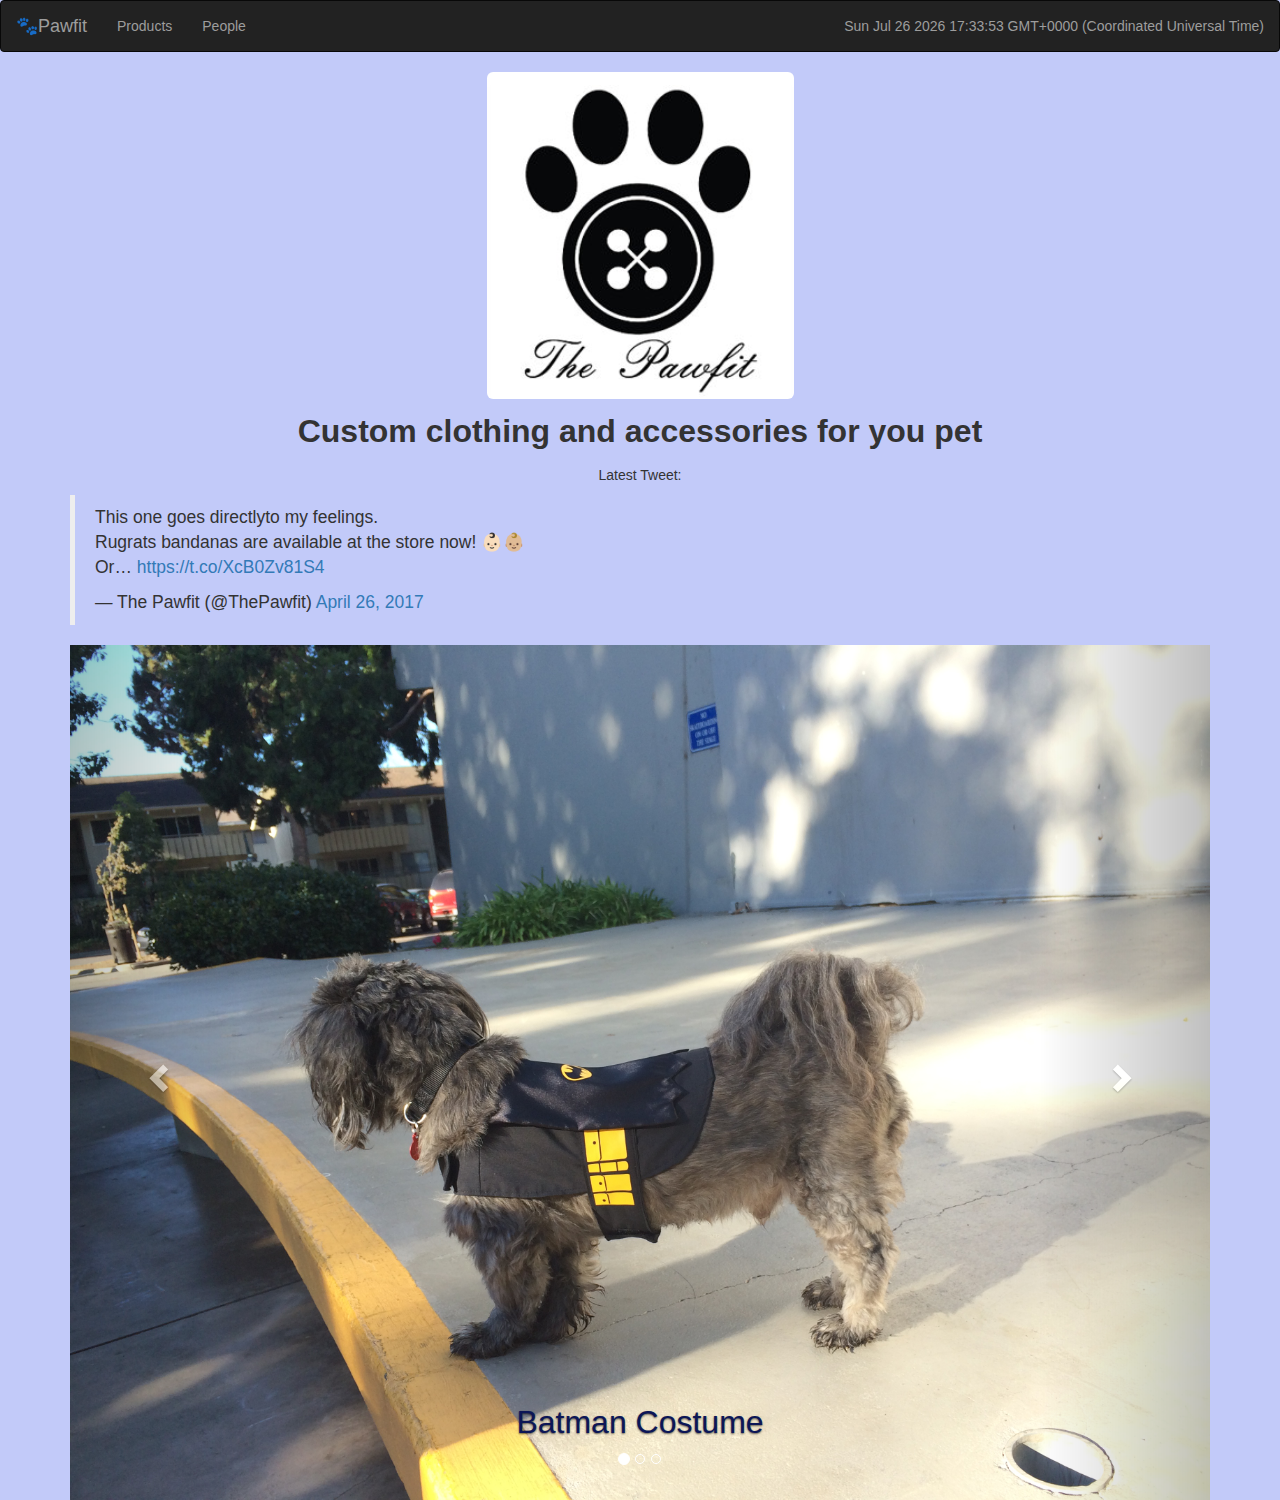
==== codes/index.html @ 521fe1c3 "Remove unneeded pages." ====
<!DOCTYPE html>
<html lang="en">
<head>
  <title>The Pawfit</title>
  <meta charset="utf-8">
  <meta name="viewport" content="width=device-width, initial-scale=1">

  <!-- BootStrap code -->
  <link rel="stylesheet" href="bootstrap/3.3.7/css/bootstrap.min.css">
  <script src="jquery/3.2.1/jquery.min.js"></script>
  <script src="bootstrap/3.3.7/js/bootstrap.min.js"></script>
  <script>
  $(function(){
    setInterval(function(){
      $('#dateDiv').text(new Date())
    },1000)
  })
  </script>
  <!-- Link to style.css -->
  <link rel="stylesheet" type="text/css" href="style.css">
</head>

<body>



<!-- Top nav bar links -->
<nav class="navbar navbar-inverse">
  <div class="container-fluid">
    <div class="navbar-header">
      <a class="navbar-brand" href="index.html">
        🐾Pawfit
      </a>
      <button type="button" class="navbar-toggle collapsed" data-toggle="collapse" data-target="#navbar-collapse" aria-expanded="false">
        <span class="sr-only">Toggle navigation</span>
        <span class="icon-bar"></span>
        <span class="icon-bar"></span>
        <span class="icon-bar"></span>
      </button>
    </div>
    <div id="navbar-collapse" class="navbar-collapse">
      <ul class="nav navbar-nav">
    		<li><a href="products.html">Products</a></li>
    		<li><a href="people.html">People</a></li>
        <li>
      </ul>
      <p id="dateDiv" class="navbar-text navbar-right">
        <script>
        document.write(new Date())
        </script>
      </p></li>
    </div>
  </div>
</nav>
<!-- end navbar-->

<!-- Pawfit image -->
<div class="container">
  <p class="text-center">
    <img class="img-rounded" src="pawfit.png" alt="" />
  </p>
  <p class="text-center intro">
    Custom clothing and accessories for you pet
  </p>
  <p class="text-center">Latest Tweet:</p>
  <blockquote class="twitter-tweet" data-lang="en"><p lang="en" dir="ltr">This one goes directly​to my feelings. <br>Rugrats bandanas are available at the store now! 👶🏻👶🏼<br>Or… <a href="https://t.co/XcB0Zv81S4">https://t.co/XcB0Zv81S4</a></p>&mdash; The Pawfit (@ThePawfit) <a href="https://twitter.com/ThePawfit/status/857280059463356419">April 26, 2017</a></blockquote>
    <script async src="//platform.twitter.com/widgets.js" charset="utf-8"></script>
</div>
<div class="container">
  <div id="carousel-example-generic" class="carousel slide" data-ride="carousel">
    <!-- Indicators -->
    <ol class="carousel-indicators">
      <li data-target="#carousel-example-generic" data-slide-to="0" class="active"></li>
      <li data-target="#carousel-example-generic" data-slide-to="1"></li>
      <li data-target="#carousel-example-generic" data-slide-to="2"></li>
    </ol>

    <!-- Wrapper for slides -->
    <div class="carousel-inner" role="listbox">
      <div class="item active">
        <img src="images/batman.jpg" alt="...">
        <div class="carousel-caption">
          <h1>Batman Costume</h1>
        </div>
      </div>
      <div class="item">
        <img src="images/jedi.jpg" alt="...">
        <div class="carousel-caption">
          <h1>Jedi Costume</h1>
        </div>
      </div>
      <div class="item">
        <img src="images/pokemon.jpg" alt="...">
        <div class="carousel-caption">
          <h1>Pokemon bandanna.</h1>
        </div>
      </div>
    </div>

    <!-- Controls -->
    <a class="left carousel-control" href="#carousel-example-generic" role="button" data-slide="prev">
      <span class="glyphicon glyphicon-chevron-left" aria-hidden="true"></span>
      <span class="sr-only">Previous</span>
    </a>
    <a class="right carousel-control" href="#carousel-example-generic" role="button" data-slide="next">
      <span class="glyphicon glyphicon-chevron-right" aria-hidden="true"></span>
      <span class="sr-only">Next</span>
    </a>
  </div>
</div>
</body>
</html>
---- codes/style.css ----
.media-image{
  height:auto;
  width:150px;
}

.intro{
  font-size:32px;
  font-weight:bold;
}

h1{
  font-size:32px;
  color:#0c1656;
}

h2 {
  font-size:28px;
  color:#0c1656;
}

h3 {
  font-size:24px;
  color:#0c1656;
}

body {
  background-color:#c2caf9;
}
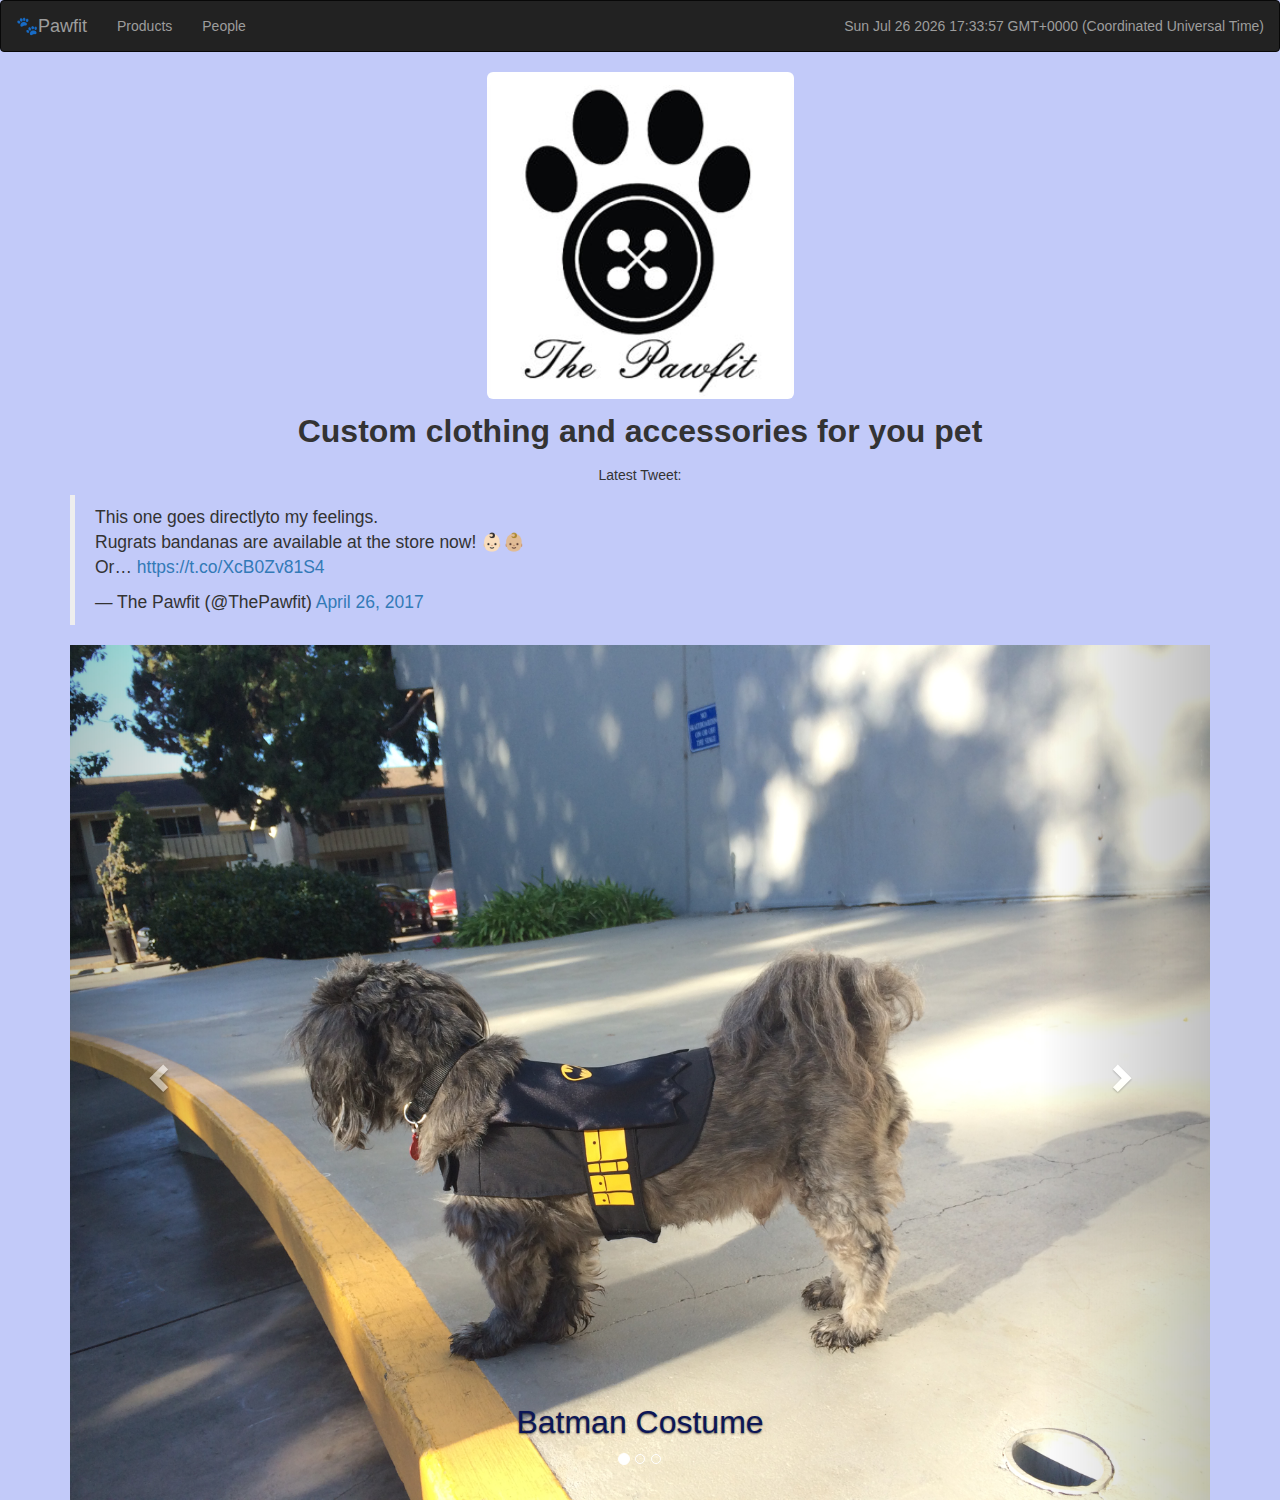
==== commit 56122b80: "Add Feedback page and fix casing of pages." ====
--- a/codes/index.html
+++ b/codes/index.html
@@ -40,8 +40,8 @@
     </div>
     <div id="navbar-collapse" class="navbar-collapse">
       <ul class="nav navbar-nav">
-    		<li><a href="products.html">Products</a></li>
-    		<li><a href="people.html">People</a></li>
+    		<li><a href="Products.html">Products</a></li>
+    		<li><a href="People.html">People</a></li>
         <li>
       </ul>
       <p id="dateDiv" class="navbar-text navbar-right">
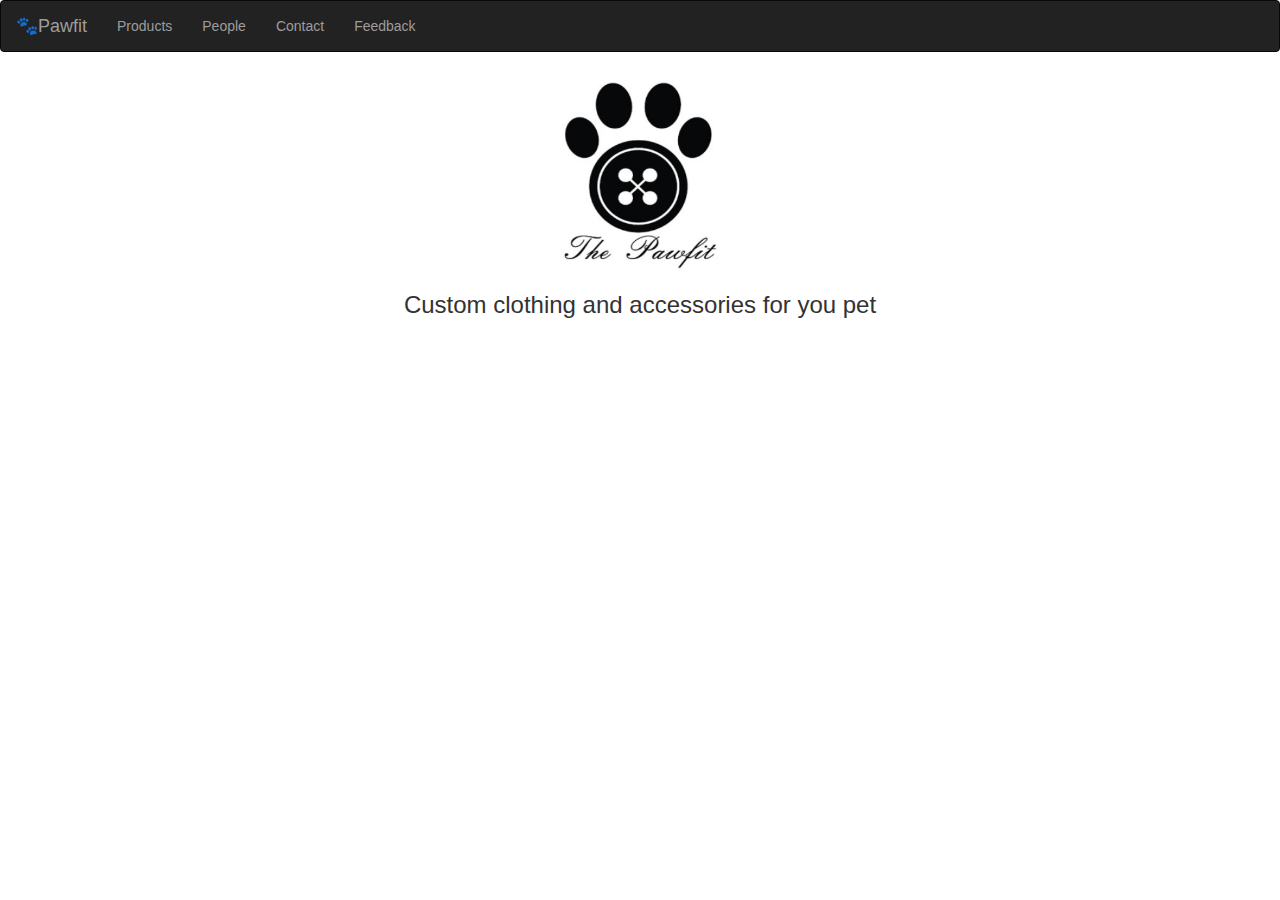
==== commit 02326f95: "Merge remote-tracking branch 'refs/remotes/origin/master' into Diana" ====
--- a/codes/index.html
+++ b/codes/index.html
@@ -9,13 +9,7 @@
   <link rel="stylesheet" href="bootstrap/3.3.7/css/bootstrap.min.css">
   <script src="jquery/3.2.1/jquery.min.js"></script>
   <script src="bootstrap/3.3.7/js/bootstrap.min.js"></script>
-  <script>
-  $(function(){
-    setInterval(function(){
-      $('#dateDiv').text(new Date())
-    },1000)
-  })
-  </script>
+
   <!-- Link to style.css -->
   <link rel="stylesheet" type="text/css" href="style.css">
 </head>
@@ -40,15 +34,11 @@
     </div>
     <div id="navbar-collapse" class="navbar-collapse">
       <ul class="nav navbar-nav">
-    		<li><a href="Products.html">Products</a></li>
-    		<li><a href="People.html">People</a></li>
-        <li>
+    		<li><a href="products.html">Products</a></li>
+    		<li><a href="people.html">People</a></li>
+    		<li><a href="Contact.html">Contact</a></li>
+    		<li><a href="feedback.html">Feedback</a></li>
       </ul>
-      <p id="dateDiv" class="navbar-text navbar-right">
-        <script>
-        document.write(new Date())
-        </script>
-      </p></li>
     </div>
   </div>
 </nav>
@@ -56,57 +46,15 @@
 
 <!-- Pawfit image -->
 <div class="container">
-  <p class="text-center">
-    <img class="img-rounded" src="pawfit.png" alt="" />
-  </p>
-  <p class="text-center intro">
-    Custom clothing and accessories for you pet
-  </p>
-  <p class="text-center">Latest Tweet:</p>
-  <blockquote class="twitter-tweet" data-lang="en"><p lang="en" dir="ltr">This one goes directly​to my feelings. <br>Rugrats bandanas are available at the store now! 👶🏻👶🏼<br>Or… <a href="https://t.co/XcB0Zv81S4">https://t.co/XcB0Zv81S4</a></p>&mdash; The Pawfit (@ThePawfit) <a href="https://twitter.com/ThePawfit/status/857280059463356419">April 26, 2017</a></blockquote>
-    <script async src="//platform.twitter.com/widgets.js" charset="utf-8"></script>
+<img style="display: block; margin-left: auto; margin-right: auto;" src="pawfit.png" alt="" width="200" height="200" />
+<h3><p class="sansserif"; style="text-align: center;">Custom clothing and accessories for you pet</p></h3>
 </div>
-<div class="container">
-  <div id="carousel-example-generic" class="carousel slide" data-ride="carousel">
-    <!-- Indicators -->
-    <ol class="carousel-indicators">
-      <li data-target="#carousel-example-generic" data-slide-to="0" class="active"></li>
-      <li data-target="#carousel-example-generic" data-slide-to="1"></li>
-      <li data-target="#carousel-example-generic" data-slide-to="2"></li>
-    </ol>
 
-    <!-- Wrapper for slides -->
-    <div class="carousel-inner" role="listbox">
-      <div class="item active">
-        <img src="images/batman.jpg" alt="...">
-        <div class="carousel-caption">
-          <h1>Batman Costume</h1>
-        </div>
-      </div>
-      <div class="item">
-        <img src="images/jedi.jpg" alt="...">
-        <div class="carousel-caption">
-          <h1>Jedi Costume</h1>
-        </div>
-      </div>
-      <div class="item">
-        <img src="images/pokemon.jpg" alt="...">
-        <div class="carousel-caption">
-          <h1>Pokemon bandanna.</h1>
-        </div>
-      </div>
-    </div>
 
-    <!-- Controls -->
-    <a class="left carousel-control" href="#carousel-example-generic" role="button" data-slide="prev">
-      <span class="glyphicon glyphicon-chevron-left" aria-hidden="true"></span>
-      <span class="sr-only">Previous</span>
-    </a>
-    <a class="right carousel-control" href="#carousel-example-generic" role="button" data-slide="next">
-      <span class="glyphicon glyphicon-chevron-right" aria-hidden="true"></span>
-      <span class="sr-only">Next</span>
-    </a>
-  </div>
-</div>
+
+
+
+
+
 </body>
 </html>
--- a/codes/style.css
+++ b/codes/style.css
@@ -1,28 +1,38 @@
-.media-image{
-  height:auto;
-  width:150px;
+/* Top Nav Background color */
+
+.topnav {
+    background-color: #333;
+    overflow: hidden;
 }
 
-.intro{
-  font-size:32px;
-  font-weight:bold;
+/* Nav bar style */
+
+.topnav a {
+    float: left;
+    display: block;
+    color: #f2f2f2;
+    text-align: center;
+    padding: 14px 16px;
+    text-decoration: none;
+    font-size: 17px;
 }
 
-h1{
-  font-size:32px;
-  color:#0c1656;
+/* Nav hover color change */
+.topnav a:hover {
+    background-color: #ddd;
+    color: black;
 }
 
-h2 {
-  font-size:28px;
-  color:#0c1656;
+/* Color Nav active link */
+.topnav a.active {
+    background-color: #4CAF50;
+    color: white;
 }
 
-h3 {
-  font-size:24px;
-  color:#0c1656;
+h1 { color: black }
+
+h2 { text-align: center; color: black }
+
+.rating-input i{
+  color:#e65100;
 }
-
-body {
-  background-color:#c2caf9;
-}
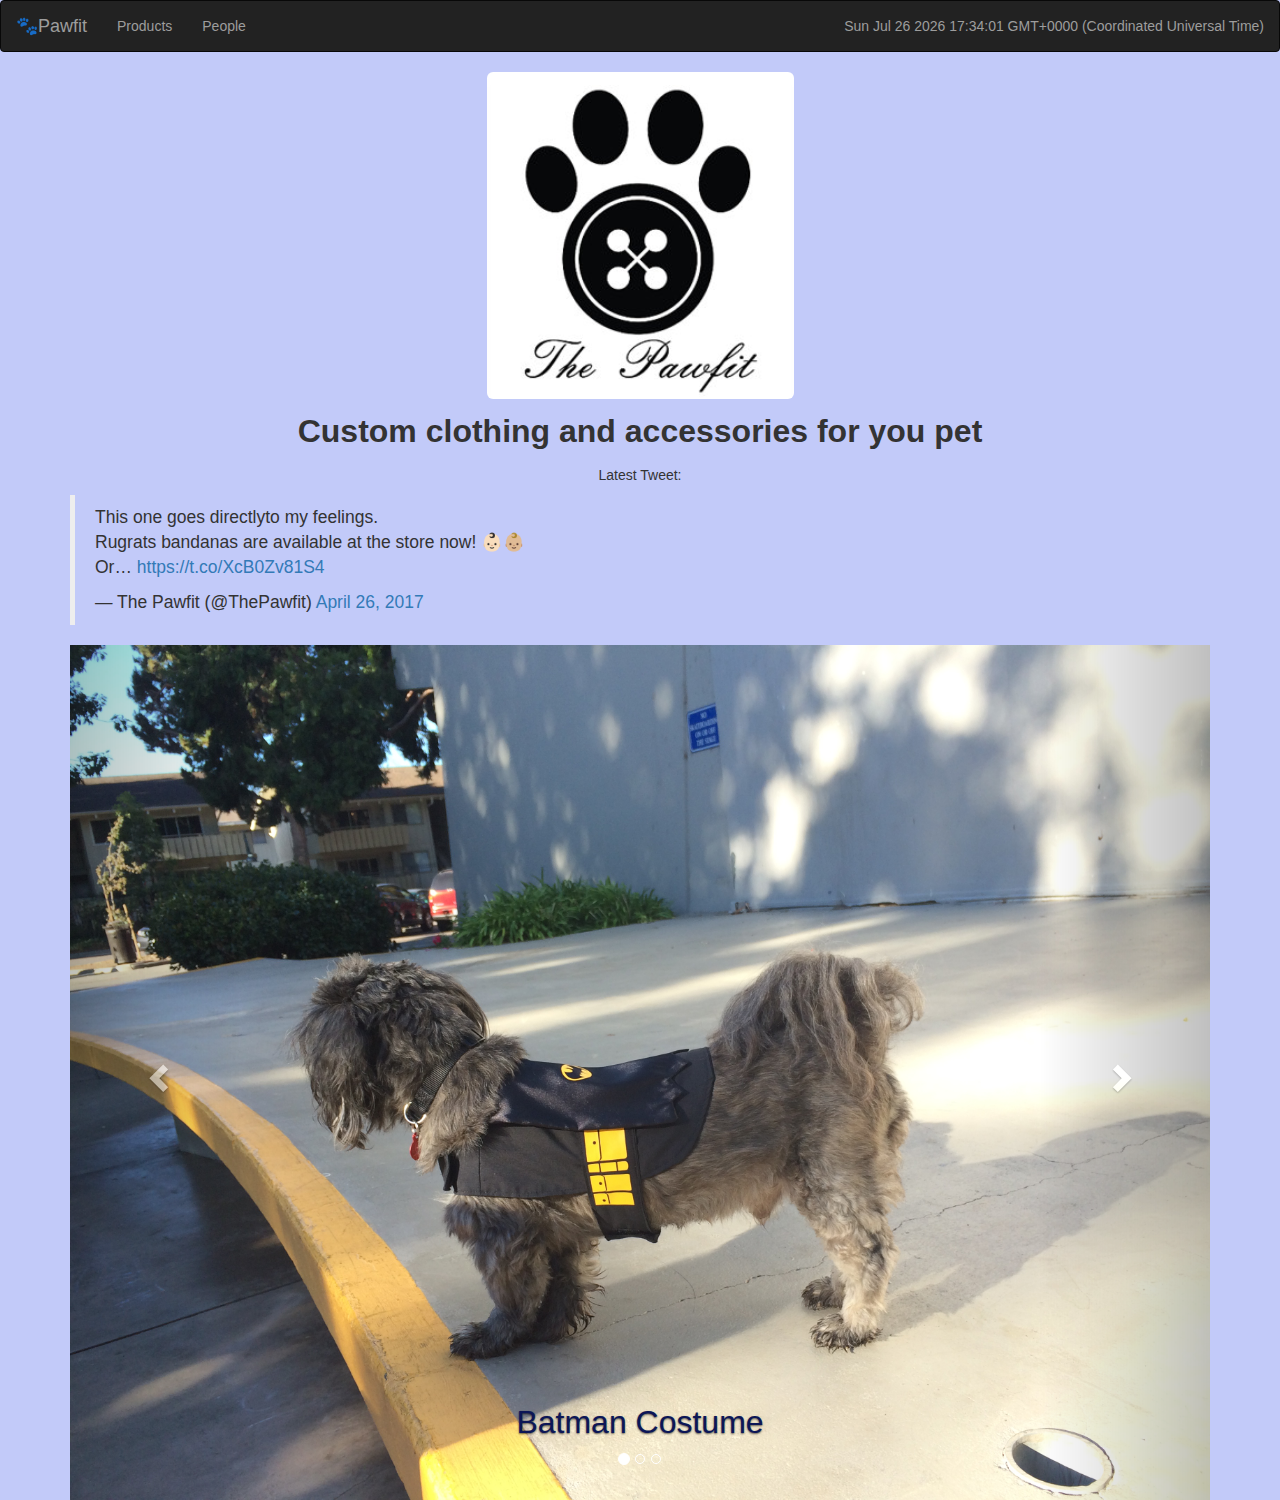
==== commit 2a6e5032: "Merge remote-tracking branch 'refs/remotes/origin/master' into Diana" ====
--- a/codes/index.html
+++ b/codes/index.html
@@ -9,7 +9,13 @@
   <link rel="stylesheet" href="bootstrap/3.3.7/css/bootstrap.min.css">
   <script src="jquery/3.2.1/jquery.min.js"></script>
   <script src="bootstrap/3.3.7/js/bootstrap.min.js"></script>
-
+  <script>
+  $(function(){
+    setInterval(function(){
+      $('#dateDiv').text(new Date())
+    },1000)
+  })
+  </script>
   <!-- Link to style.css -->
   <link rel="stylesheet" type="text/css" href="style.css">
 </head>
@@ -34,11 +40,15 @@
     </div>
     <div id="navbar-collapse" class="navbar-collapse">
       <ul class="nav navbar-nav">
-    		<li><a href="products.html">Products</a></li>
-    		<li><a href="people.html">People</a></li>
-    		<li><a href="Contact.html">Contact</a></li>
-    		<li><a href="feedback.html">Feedback</a></li>
+    		<li><a href="Products.html">Products</a></li>
+    		<li><a href="People.html">People</a></li>
+        <li>
       </ul>
+      <p id="dateDiv" class="navbar-text navbar-right">
+        <script>
+        document.write(new Date())
+        </script>
+      </p></li>
     </div>
   </div>
 </nav>
@@ -46,15 +56,57 @@
 
 <!-- Pawfit image -->
 <div class="container">
-<img style="display: block; margin-left: auto; margin-right: auto;" src="pawfit.png" alt="" width="200" height="200" />
-<h3><p class="sansserif"; style="text-align: center;">Custom clothing and accessories for you pet</p></h3>
+  <p class="text-center">
+    <img class="img-rounded" src="pawfit.png" alt="" />
+  </p>
+  <p class="text-center intro">
+    Custom clothing and accessories for you pet
+  </p>
+  <p class="text-center">Latest Tweet:</p>
+  <blockquote class="twitter-tweet" data-lang="en"><p lang="en" dir="ltr">This one goes directly​to my feelings. <br>Rugrats bandanas are available at the store now! 👶🏻👶🏼<br>Or… <a href="https://t.co/XcB0Zv81S4">https://t.co/XcB0Zv81S4</a></p>&mdash; The Pawfit (@ThePawfit) <a href="https://twitter.com/ThePawfit/status/857280059463356419">April 26, 2017</a></blockquote>
+    <script async src="//platform.twitter.com/widgets.js" charset="utf-8"></script>
 </div>
+<div class="container">
+  <div id="carousel-example-generic" class="carousel slide" data-ride="carousel">
+    <!-- Indicators -->
+    <ol class="carousel-indicators">
+      <li data-target="#carousel-example-generic" data-slide-to="0" class="active"></li>
+      <li data-target="#carousel-example-generic" data-slide-to="1"></li>
+      <li data-target="#carousel-example-generic" data-slide-to="2"></li>
+    </ol>
 
+    <!-- Wrapper for slides -->
+    <div class="carousel-inner" role="listbox">
+      <div class="item active">
+        <img src="images/batman.jpg" alt="...">
+        <div class="carousel-caption">
+          <h1>Batman Costume</h1>
+        </div>
+      </div>
+      <div class="item">
+        <img src="images/jedi.jpg" alt="...">
+        <div class="carousel-caption">
+          <h1>Jedi Costume</h1>
+        </div>
+      </div>
+      <div class="item">
+        <img src="images/pokemon.jpg" alt="...">
+        <div class="carousel-caption">
+          <h1>Pokemon bandanna.</h1>
+        </div>
+      </div>
+    </div>
 
-
-
-
-
-
+    <!-- Controls -->
+    <a class="left carousel-control" href="#carousel-example-generic" role="button" data-slide="prev">
+      <span class="glyphicon glyphicon-chevron-left" aria-hidden="true"></span>
+      <span class="sr-only">Previous</span>
+    </a>
+    <a class="right carousel-control" href="#carousel-example-generic" role="button" data-slide="next">
+      <span class="glyphicon glyphicon-chevron-right" aria-hidden="true"></span>
+      <span class="sr-only">Next</span>
+    </a>
+  </div>
+</div>
 </body>
 </html>
--- a/codes/style.css
+++ b/codes/style.css
@@ -1,38 +1,28 @@
-/* Top Nav Background color */
-
-.topnav {
-    background-color: #333;
-    overflow: hidden;
+.media-image{
+  height:auto;
+  width:150px;
 }
 
-/* Nav bar style */
-
-.topnav a {
-    float: left;
-    display: block;
-    color: #f2f2f2;
-    text-align: center;
-    padding: 14px 16px;
-    text-decoration: none;
-    font-size: 17px;
+.intro{
+  font-size:32px;
+  font-weight:bold;
 }
 
-/* Nav hover color change */
-.topnav a:hover {
-    background-color: #ddd;
-    color: black;
+h1{
+  font-size:32px;
+  color:#0c1656;
 }
 
-/* Color Nav active link */
-.topnav a.active {
-    background-color: #4CAF50;
-    color: white;
+h2 {
+  font-size:28px;
+  color:#0c1656;
 }
 
-h1 { color: black }
+h3 {
+  font-size:24px;
+  color:#0c1656;
+}
 
-h2 { text-align: center; color: black }
-
-.rating-input i{
-  color:#e65100;
+body {
+  background-color:#c2caf9;
 }
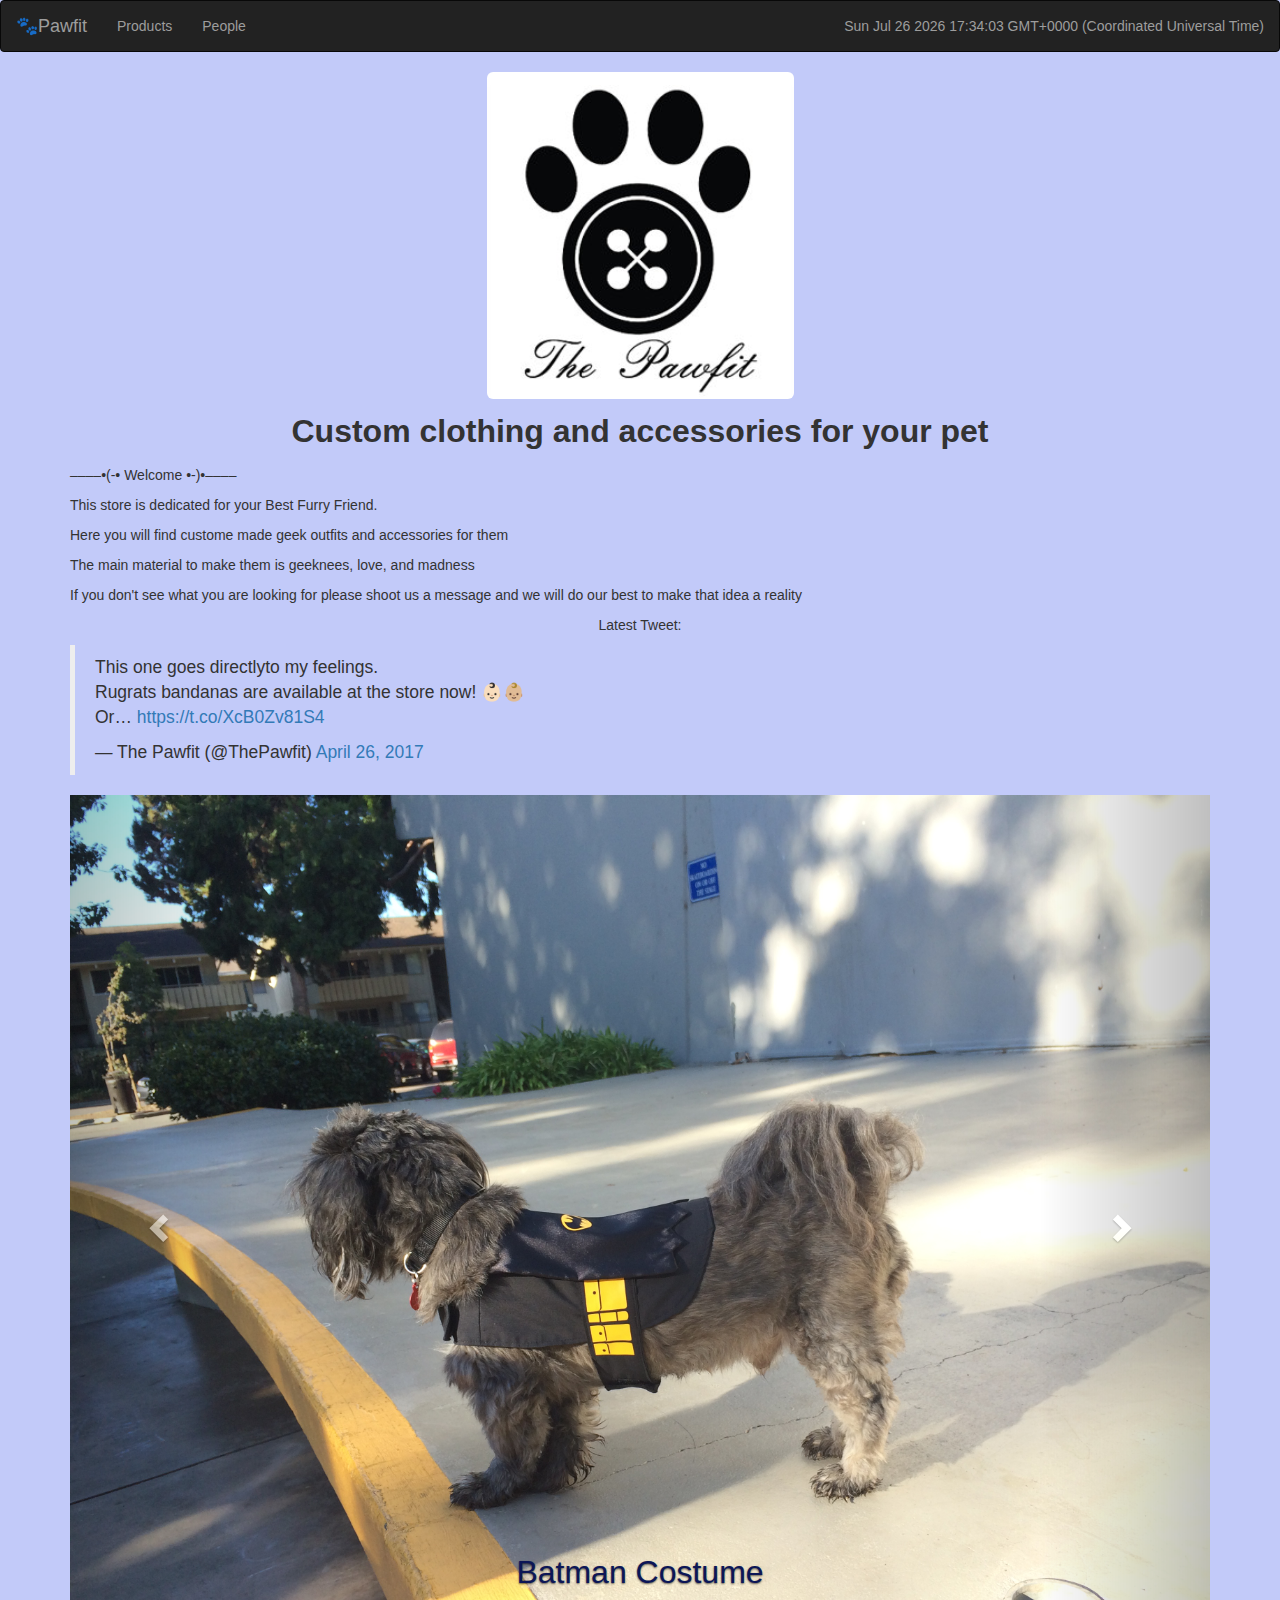
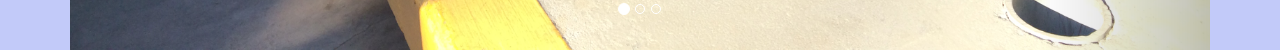
==== commit b66d8ce9: "index description" ====
--- a/codes/index.html
+++ b/codes/index.html
@@ -60,8 +60,13 @@
     <img class="img-rounded" src="pawfit.png" alt="" />
   </p>
   <p class="text-center intro">
-    Custom clothing and accessories for you pet
+    Custom clothing and accessories for your pet
   </p>
+  <p>––––•(-• Welcome •-)•––––</p>
+  <p>This store is dedicated for your Best Furry Friend.</p>
+  <p>Here you will find custome made geek outfits and accessories for them</p>
+  <p>The main material to make them is geeknees, love, and madness</p>
+  <p>If you don't see what you are looking for please shoot us a message and we will do our best to make that idea a reality</p>
   <p class="text-center">Latest Tweet:</p>
   <blockquote class="twitter-tweet" data-lang="en"><p lang="en" dir="ltr">This one goes directly​to my feelings. <br>Rugrats bandanas are available at the store now! 👶🏻👶🏼<br>Or… <a href="https://t.co/XcB0Zv81S4">https://t.co/XcB0Zv81S4</a></p>&mdash; The Pawfit (@ThePawfit) <a href="https://twitter.com/ThePawfit/status/857280059463356419">April 26, 2017</a></blockquote>
     <script async src="//platform.twitter.com/widgets.js" charset="utf-8"></script>
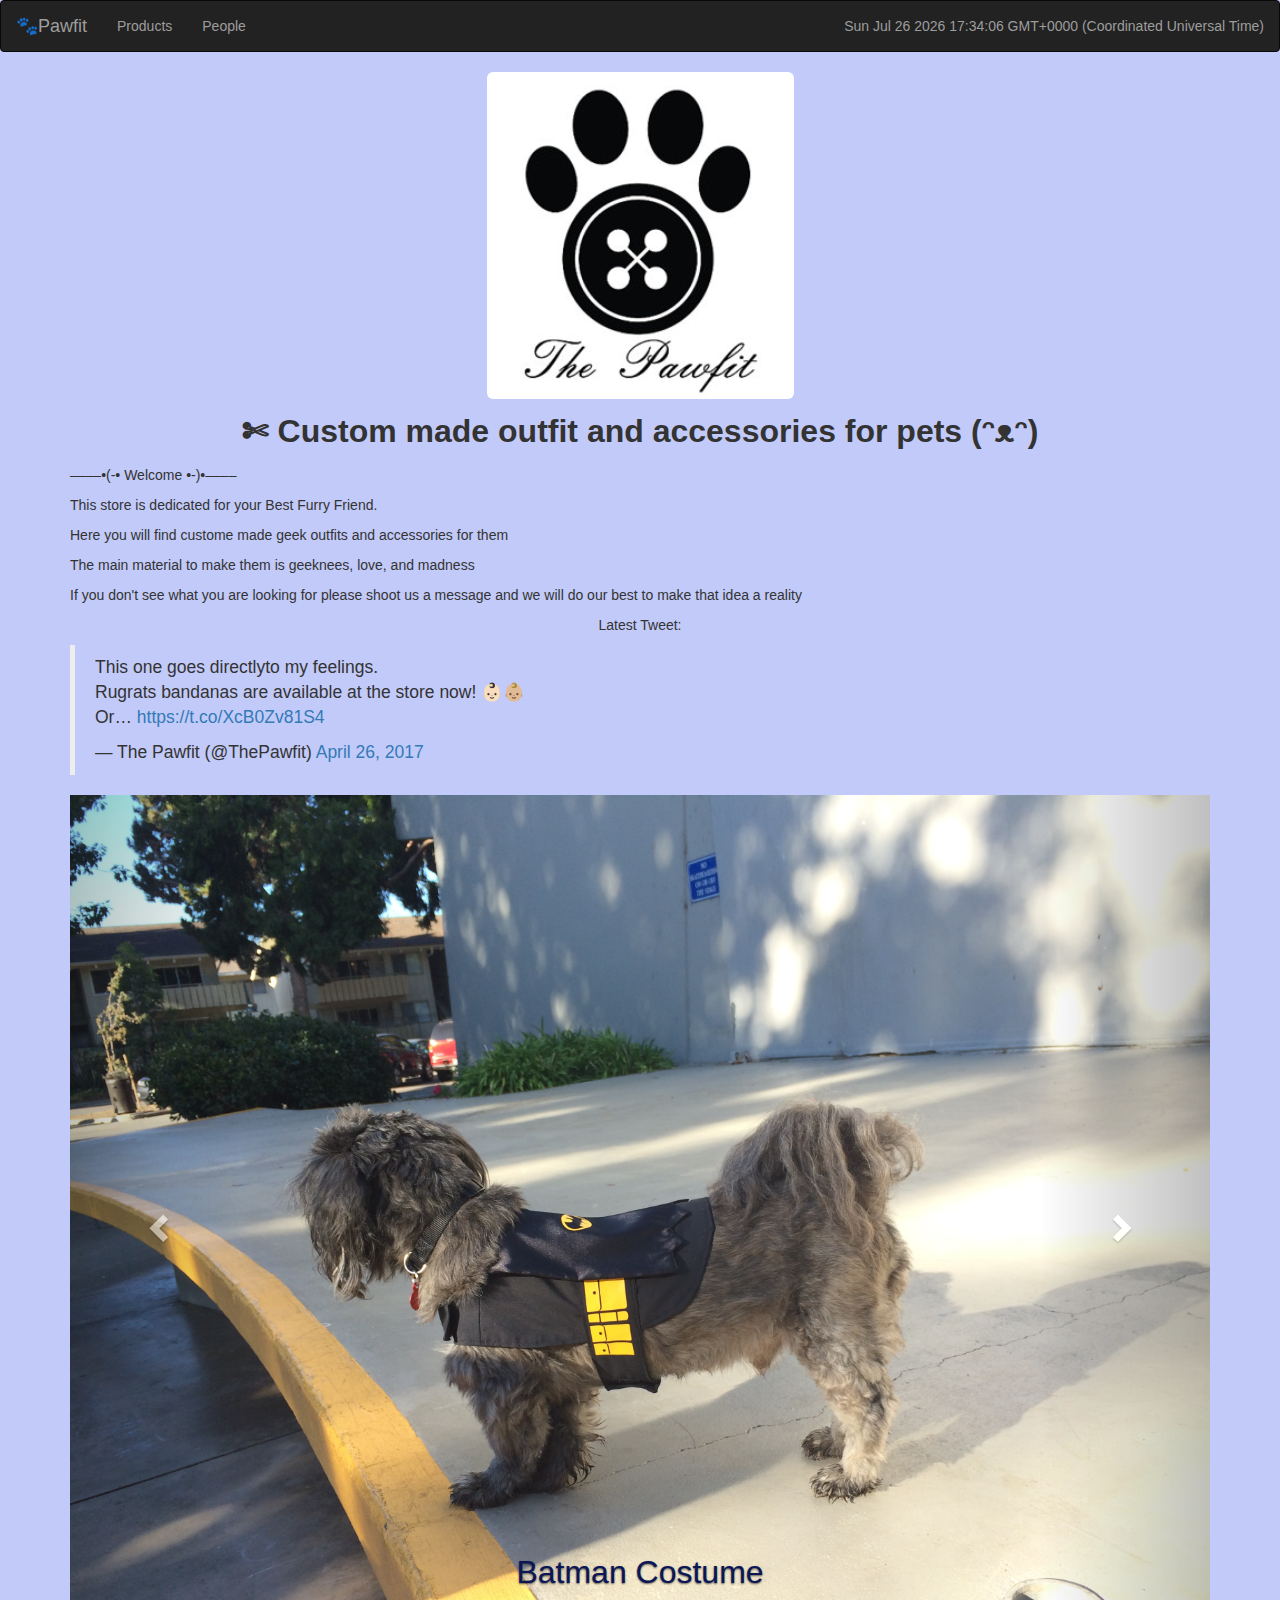
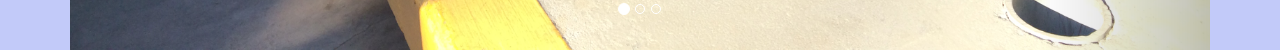
==== commit b491a615: "index tittle" ====
--- a/codes/index.html
+++ b/codes/index.html
@@ -60,7 +60,7 @@
     <img class="img-rounded" src="pawfit.png" alt="" />
   </p>
   <p class="text-center intro">
-    Custom clothing and accessories for your pet
+    ✄ Custom made outfit and accessories for pets (ᵔᴥᵔ)
   </p>
   <p>––––•(-• Welcome •-)•––––</p>
   <p>This store is dedicated for your Best Furry Friend.</p>
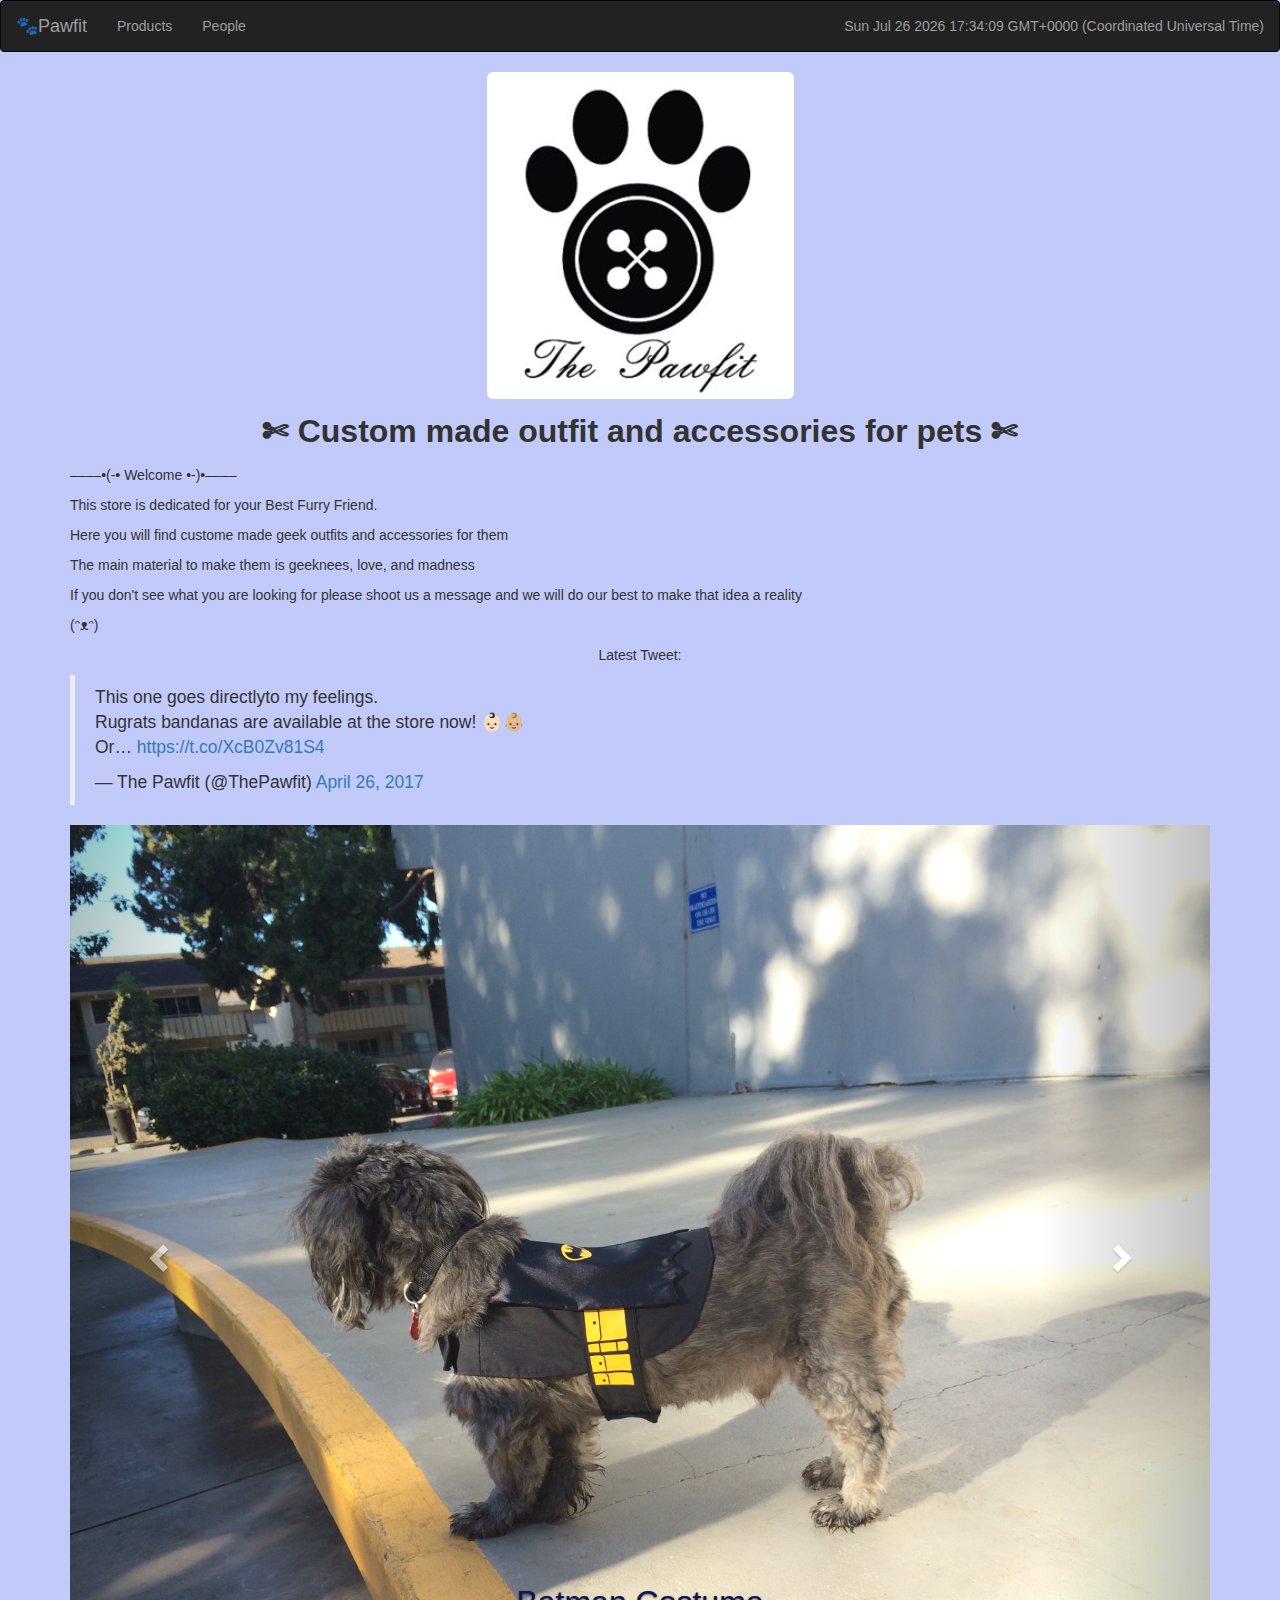
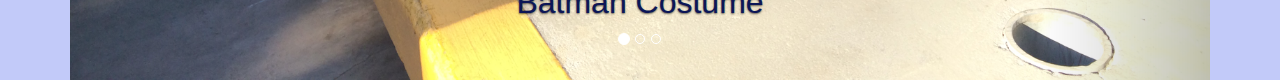
==== commit 94cb0c4c: "index emoji" ====
--- a/codes/index.html
+++ b/codes/index.html
@@ -60,13 +60,14 @@
     <img class="img-rounded" src="pawfit.png" alt="" />
   </p>
   <p class="text-center intro">
-    ✄ Custom made outfit and accessories for pets (ᵔᴥᵔ)
+    ✄ Custom made outfit and accessories for pets ✄
   </p>
   <p>––––•(-• Welcome •-)•––––</p>
   <p>This store is dedicated for your Best Furry Friend.</p>
   <p>Here you will find custome made geek outfits and accessories for them</p>
   <p>The main material to make them is geeknees, love, and madness</p>
   <p>If you don't see what you are looking for please shoot us a message and we will do our best to make that idea a reality</p>
+  <p>(ᵔᴥᵔ)</p>
   <p class="text-center">Latest Tweet:</p>
   <blockquote class="twitter-tweet" data-lang="en"><p lang="en" dir="ltr">This one goes directly​to my feelings. <br>Rugrats bandanas are available at the store now! 👶🏻👶🏼<br>Or… <a href="https://t.co/XcB0Zv81S4">https://t.co/XcB0Zv81S4</a></p>&mdash; The Pawfit (@ThePawfit) <a href="https://twitter.com/ThePawfit/status/857280059463356419">April 26, 2017</a></blockquote>
     <script async src="//platform.twitter.com/widgets.js" charset="utf-8"></script>
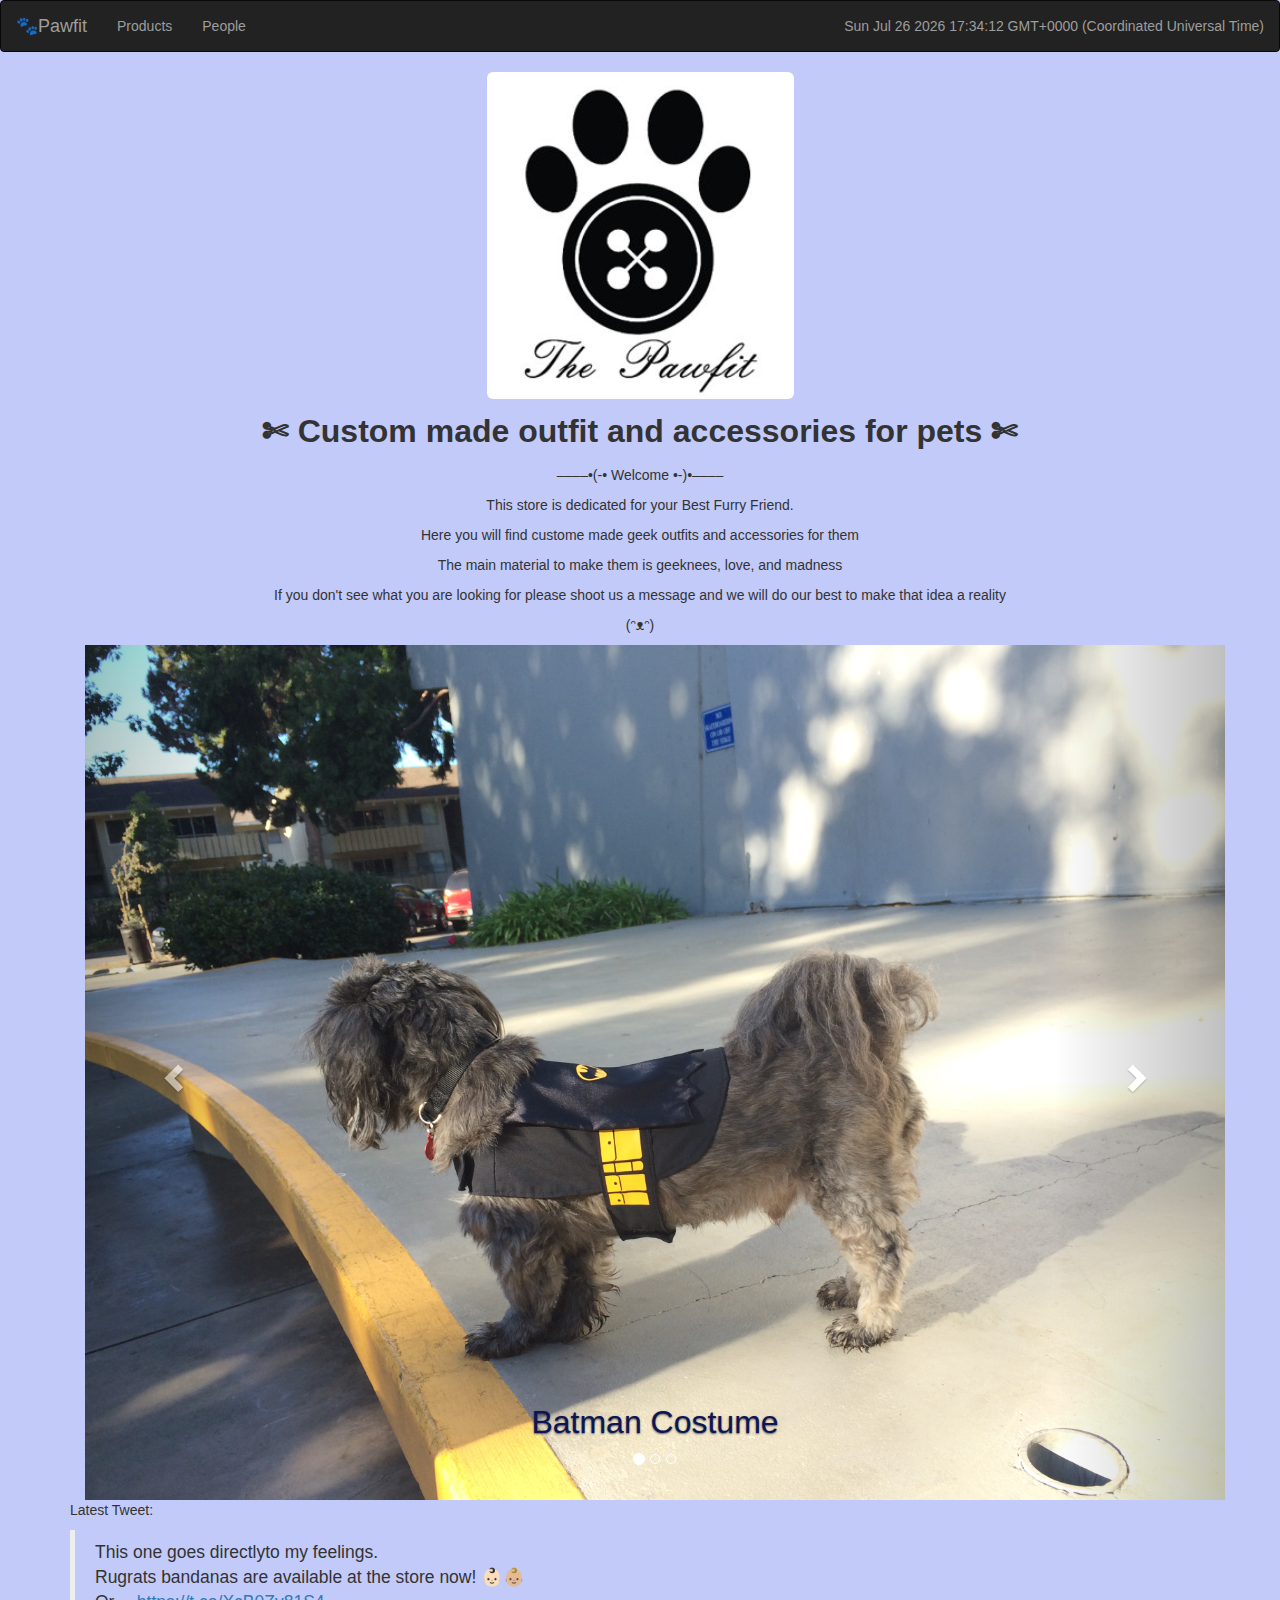
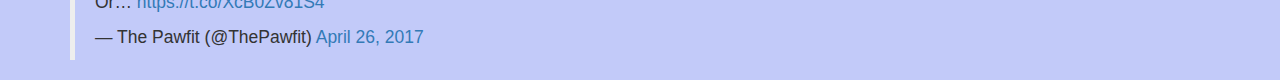
==== commit e8e12d01: "Twiter-Description" ====
--- a/codes/index.html
+++ b/codes/index.html
@@ -4,6 +4,7 @@
   <title>The Pawfit</title>
   <meta charset="utf-8">
   <meta name="viewport" content="width=device-width, initial-scale=1">
+
 
   <!-- BootStrap code -->
   <link rel="stylesheet" href="bootstrap/3.3.7/css/bootstrap.min.css">
@@ -62,16 +63,13 @@
   <p class="text-center intro">
     ✄ Custom made outfit and accessories for pets ✄
   </p>
-  <p>––––•(-• Welcome •-)•––––</p>
-  <p>This store is dedicated for your Best Furry Friend.</p>
-  <p>Here you will find custome made geek outfits and accessories for them</p>
-  <p>The main material to make them is geeknees, love, and madness</p>
-  <p>If you don't see what you are looking for please shoot us a message and we will do our best to make that idea a reality</p>
-  <p>(ᵔᴥᵔ)</p>
-  <p class="text-center">Latest Tweet:</p>
-  <blockquote class="twitter-tweet" data-lang="en"><p lang="en" dir="ltr">This one goes directly​to my feelings. <br>Rugrats bandanas are available at the store now! 👶🏻👶🏼<br>Or… <a href="https://t.co/XcB0Zv81S4">https://t.co/XcB0Zv81S4</a></p>&mdash; The Pawfit (@ThePawfit) <a href="https://twitter.com/ThePawfit/status/857280059463356419">April 26, 2017</a></blockquote>
-    <script async src="//platform.twitter.com/widgets.js" charset="utf-8"></script>
-</div>
+  <p class="text-center">––––•(-• Welcome •-)•––––</p>
+  <p class="text-center">This store is dedicated for your Best Furry Friend.</p>
+  <p class="text-center">Here you will find custome made geek outfits and accessories for them</p>
+  <p class="text-center">The main material to make them is geeknees, love, and madness</p>
+  <p class="text-center">If you don't see what you are looking for please shoot us a message and we will do our best to make that idea a reality</p>
+  <p class="text-center">(ᵔᴥᵔ)</p>
+
 <div class="container">
   <div id="carousel-example-generic" class="carousel slide" data-ride="carousel">
     <!-- Indicators -->
@@ -114,5 +112,9 @@
     </a>
   </div>
 </div>
+<p>Latest Tweet:</p>
+<blockquote class="twitter-tweet" data-lang="en"><p lang="en" dir="ltr">This one goes directly​to my feelings. <br>Rugrats bandanas are available at the store now! 👶🏻👶🏼<br>Or… <a href="https://t.co/XcB0Zv81S4">https://t.co/XcB0Zv81S4</a></p>&mdash; The Pawfit (@ThePawfit) <a href="https://twitter.com/ThePawfit/status/857280059463356419">April 26, 2017</a></blockquote>
+  <script async src="//platform.twitter.com/widgets.js" charset="utf-8"></script>
+</div>
 </body>
 </html>
